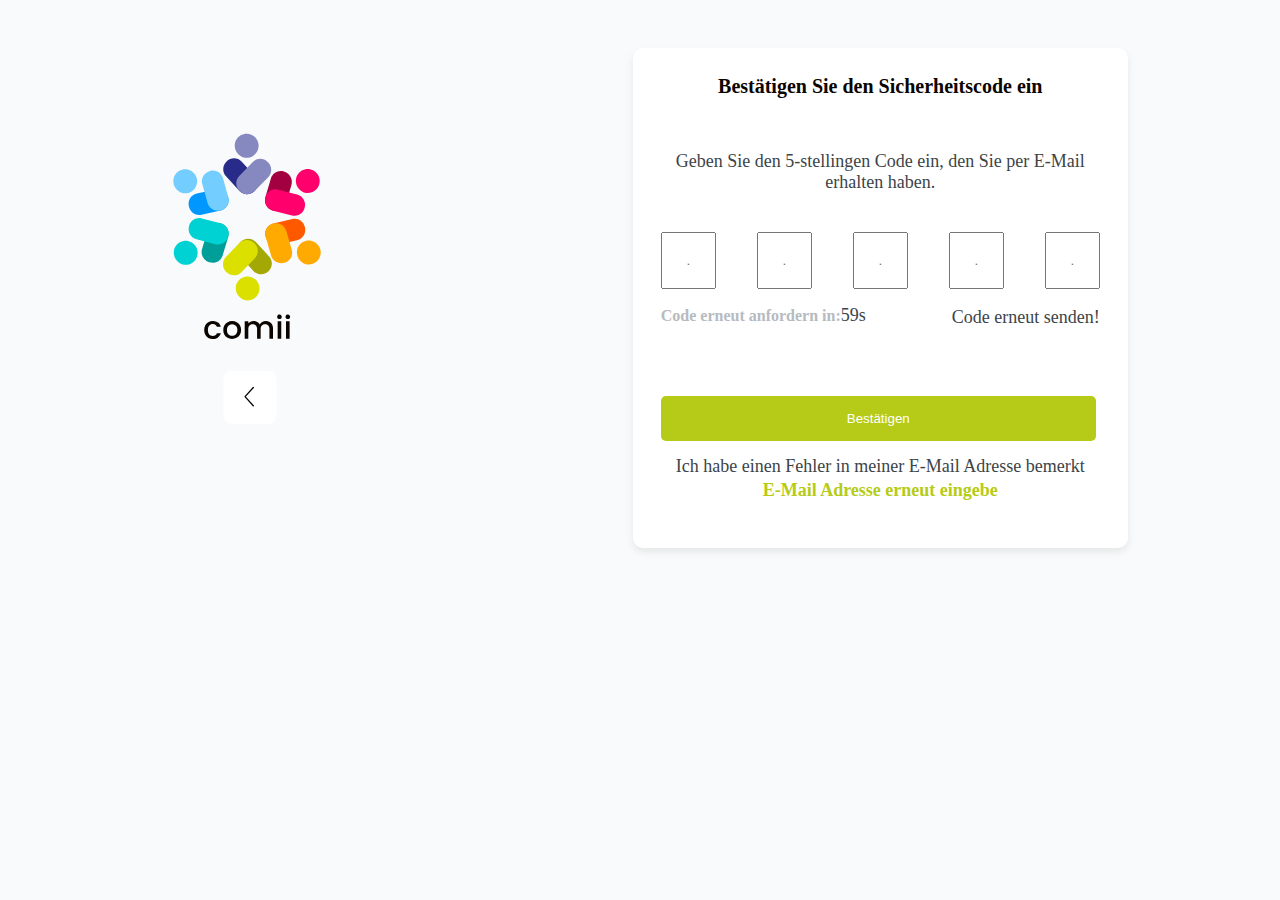
==== pages/sendCode/send.html @ 23d803b0 "ergf" ====
<!DOCTYPE html> 
<html lang="en">

<head>
    <meta charset="UTF-8">
    <title>Design</title>
    <link rel="stylesheet" href="./send.css">
</head>

<body>
    <div class="container">
        <div class="first-block">

            <img src="../../images/logo.svg" alt="logo comii">
            <img src="../../images/Arrow.svg" alt="text comii">

        </div>

        <div class="second-block">

            <h4>Bestätigen Sie den Sicherheitscode ein</h4> <br><br><br>
            <form action="">

                <div class="formulaire">
                    <p>Geben Sie den 5-stellingen Code ein, den Sie per E-Mail erhalten haben.</p> <br>

                    <div class="carre">

                        <input type="text" placeholder="." maxlength="1">
                        <input type="text" placeholder="." maxlength="1">
                        <input type="text" placeholder="." maxlength="1">
                        <input type="text" placeholder="." maxlength="1">
                        <input type="text" placeholder="." maxlength="1">
                      
                    </div>

                    <div class="text">
                        <p>Code erneut anfordern in:<span>59s<span></p>
                        <p>Code erneut senden!</p>
                    </div>

                    <button class="button">Bestätigen</button>


                    <span class="end">Ich habe einen Fehler in meiner E-Mail Adresse bemerkt <p class="end1"> E-Mail
                            Adresse erneut eingebe </p></span>
                </div>
            </form>
        </div>
    </div>

</body>

</html>
---- pages/sendCode/send.css ----
* {
    box-sizing: border-box;
}

body {
    font-family: Verdana, sans-serif;
    background-color: #F8FAFB;
}

.container {
    display: flex;
    justify-content: space-around;
}

.first-block {
    display: flex;
    flex-direction: column;
    max-width: 532px;
    margin: 120px 0;
}

.first-block img:first-child{
    width: 192.12px;
    height: 213px;
}

.first-block img:last-child{
    width: 160px;
    height: 53px;
    position: relative;
    top: 30px;
    left: 9%;
}


.second-block {
    background-color: #FFFFFF;
    border-radius: 10px;
    width: 495px;
    height: 500px;
    box-shadow: 0px 4px 7px 0px rgba(181, 181, 181, 0.25);
    position: relative;
    top: 40px;

}

.carre {
    display: flex;
    justify-content: space-between;
}

.carre input {
    width: 55px;
    height: 57px;
    text-align: center;
}

.text {
    display: flex;
    justify-content: space-between;
}

.text :first-child {
    color: var(--gray-gray-2, #B6BBC1);

    /* Paragraph/Body Regular S */
    font-family: Gantari;
    font-size: 16px;
    font-style: normal;
    font-weight: 600;
    line-height: normal;
}

.text :last-child {
    color: var(--black-bouton-semi-bold, #3C4448);
    text-align: right;

    /* BODY/Body Senior #Regular */
    font-family: Gantari;
    font-size: 18px;
    font-style: normal;
    font-weight: 400;
    line-height: normal;
}

.text span {
    color: var(--black-bouton-semi-bold, #3C4448);

    /* Paragraph/Body Regular S */
    font-family: Gantari;
    font-size: 16px;
    font-style: normal;
    font-weight: 600;
    line-height: normal;
}





h4 {
    color: var(--Noir, #0A0500);
    text-align: center;

    /* H4 */
    font-family: Gantari;
    font-size: 20px;
    font-style: normal;
    font-weight: 700;
    line-height: normal;
}

.button {
    border-radius: 5px;
    color: white;
    background: var(--senior-senior-1, #B6CB17);
    display: flex;
    width: 435px;
    padding: 15px 201px;
    justify-content: center;
    align-items: center;
    gap: 10px;
    position: relative;
    top: 50px;
    border: none;
}

.end {
    color: var(--black-bouton-semi-bold, #3C4448);
position: relative;
top: 65px;
    /* BODY/Title Input #Senior */
    font-family: Gantari;
    font-size: 18px;
    font-style: normal;
    font-weight: 400;
    line-height: normal;
}

.end1 {
    color: var(--senior-senior-1, #B6CB17);
position: relative;
top: -15px;
    /* BOUTONS/bouton */
    font-family: Gantari;
    font-size: 18px;
    font-style: normal;
    font-weight: 600;
    line-height: normal;
}

.formulaire {
    padding: 0 28px;
    margin: -45px 0;
}


.formulaire:first-child {
    color: var(--black-bouton-semi-bold, #3C4448);
    text-align: center;

    /* BODY/Title Input #Senior */
    font-family: Gantari;
    font-size: 18px;
    font-style: normal;
    font-weight: 400;
    line-height: normal;
}
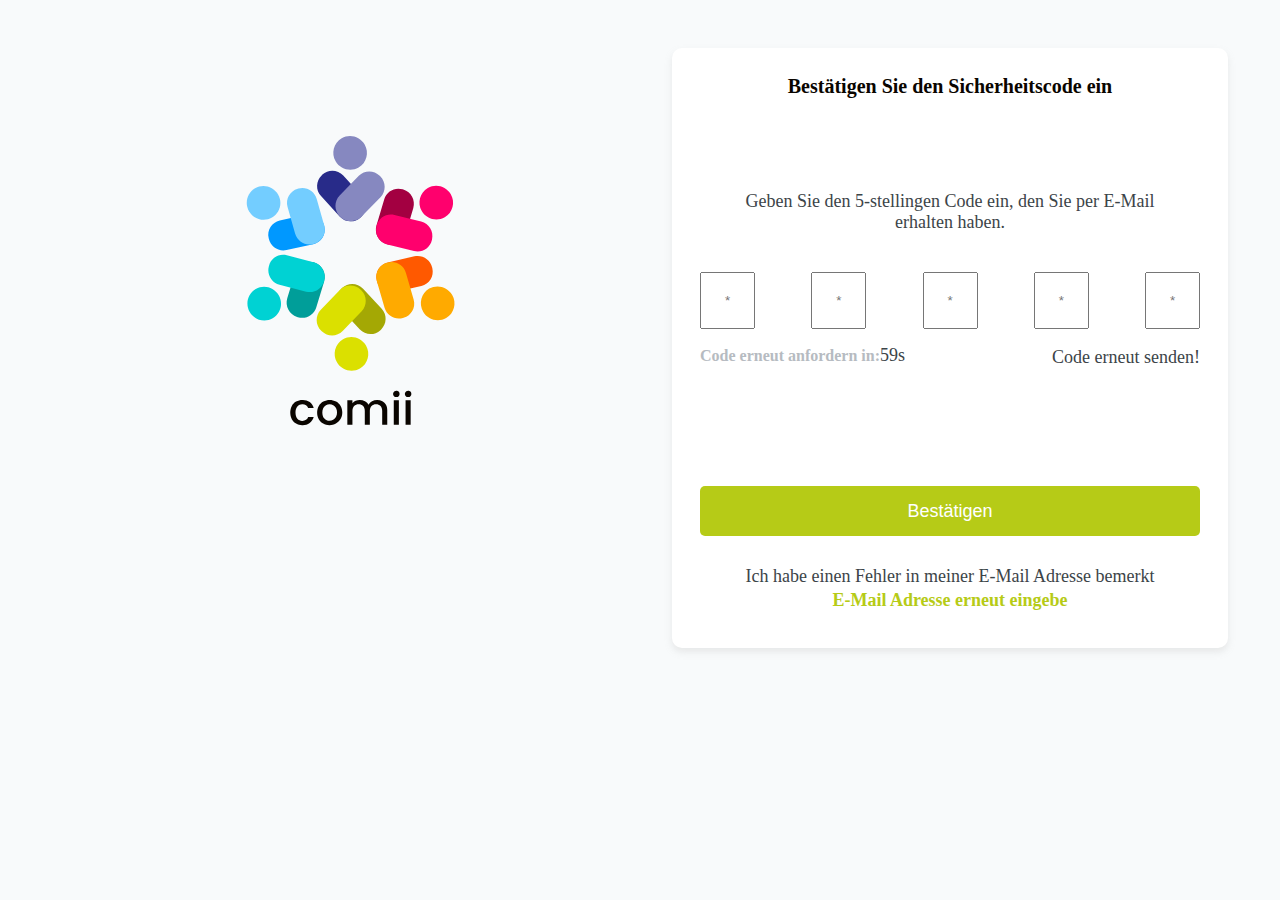
==== commit 68677fb1: "oioo" ====
--- a/pages/sendCode/send.html
+++ b/pages/sendCode/send.html
@@ -10,27 +10,24 @@
 <body>
     <div class="container">
         <div class="first-block">
-
             <img src="../../images/logo.svg" alt="logo comii">
-            <img src="../../images/Arrow.svg" alt="text comii">
-
         </div>
 
-        <div class="second-block">
+        <div class="Form_send">
 
             <h4>Bestätigen Sie den Sicherheitscode ein</h4> <br><br><br>
             <form action="">
 
                 <div class="formulaire">
-                    <p>Geben Sie den 5-stellingen Code ein, den Sie per E-Mail erhalten haben.</p> <br>
+                    <p>Geben Sie den 5-stellingen Code ein, den Sie per E-Mail <br> erhalten haben.</p> <br>
 
                     <div class="carre">
 
-                        <input type="text" placeholder="." maxlength="1">
-                        <input type="text" placeholder="." maxlength="1">
-                        <input type="text" placeholder="." maxlength="1">
-                        <input type="text" placeholder="." maxlength="1">
-                        <input type="text" placeholder="." maxlength="1">
+                        <input class="textInput" type="text" placeholder="*" maxlength="1">
+                        <input class="textInput" type="text" placeholder="*" maxlength="1">
+                        <input class="textInput" type="text" placeholder="*" maxlength="1">
+                        <input class="textInput" type="text" placeholder="*" maxlength="1">
+                        <input class="textInput" type="text" placeholder="*" maxlength="1">
                       
                     </div>
 
@@ -48,7 +45,7 @@
             </form>
         </div>
     </div>
-
+<script src="send.js"></script>
 </body>
 
 </html>--- a/pages/sendCode/send.css
+++ b/pages/sendCode/send.css
@@ -19,25 +19,17 @@
     margin: 120px 0;
 }
 
-.first-block img:first-child{
-    width: 192.12px;
-    height: 213px;
-}
-
-.first-block img:last-child{
-    width: 160px;
-    height: 53px;
-    position: relative;
-    top: 30px;
-    left: 9%;
+.first-block img{
+    width: 600px;
+    height: 300px;
 }
 
 
-.second-block {
+.Form_send {
     background-color: #FFFFFF;
     border-radius: 10px;
-    width: 495px;
-    height: 500px;
+    width: 500;
+    height: 600px;
     box-shadow: 0px 4px 7px 0px rgba(181, 181, 181, 0.25);
     position: relative;
     top: 40px;
@@ -95,6 +87,10 @@
 }
 
 
+.input{
+    position: relative;
+    top: 30rem;
+}
 
 
 
@@ -115,20 +111,22 @@
     color: white;
     background: var(--senior-senior-1, #B6CB17);
     display: flex;
-    width: 435px;
-    padding: 15px 201px;
+    width: 500px;
+    height: 50px;
     justify-content: center;
     align-items: center;
     gap: 10px;
     position: relative;
-    top: 50px;
+    top: 100px;
     border: none;
+    margin: auto;
+    font-size: 18px;
 }
 
 .end {
     color: var(--black-bouton-semi-bold, #3C4448);
-position: relative;
-top: 65px;
+    position: relative;
+    top: 130px;
     /* BODY/Title Input #Senior */
     font-family: Gantari;
     font-size: 18px;
@@ -155,14 +153,14 @@
 }
 
 
-.formulaire:first-child {
+.formulaire{
     color: var(--black-bouton-semi-bold, #3C4448);
     text-align: center;
-
-    /* BODY/Title Input #Senior */
     font-family: Gantari;
     font-size: 18px;
     font-style: normal;
     font-weight: 400;
     line-height: normal;
+    position: relative;
+    top: 40px;
 }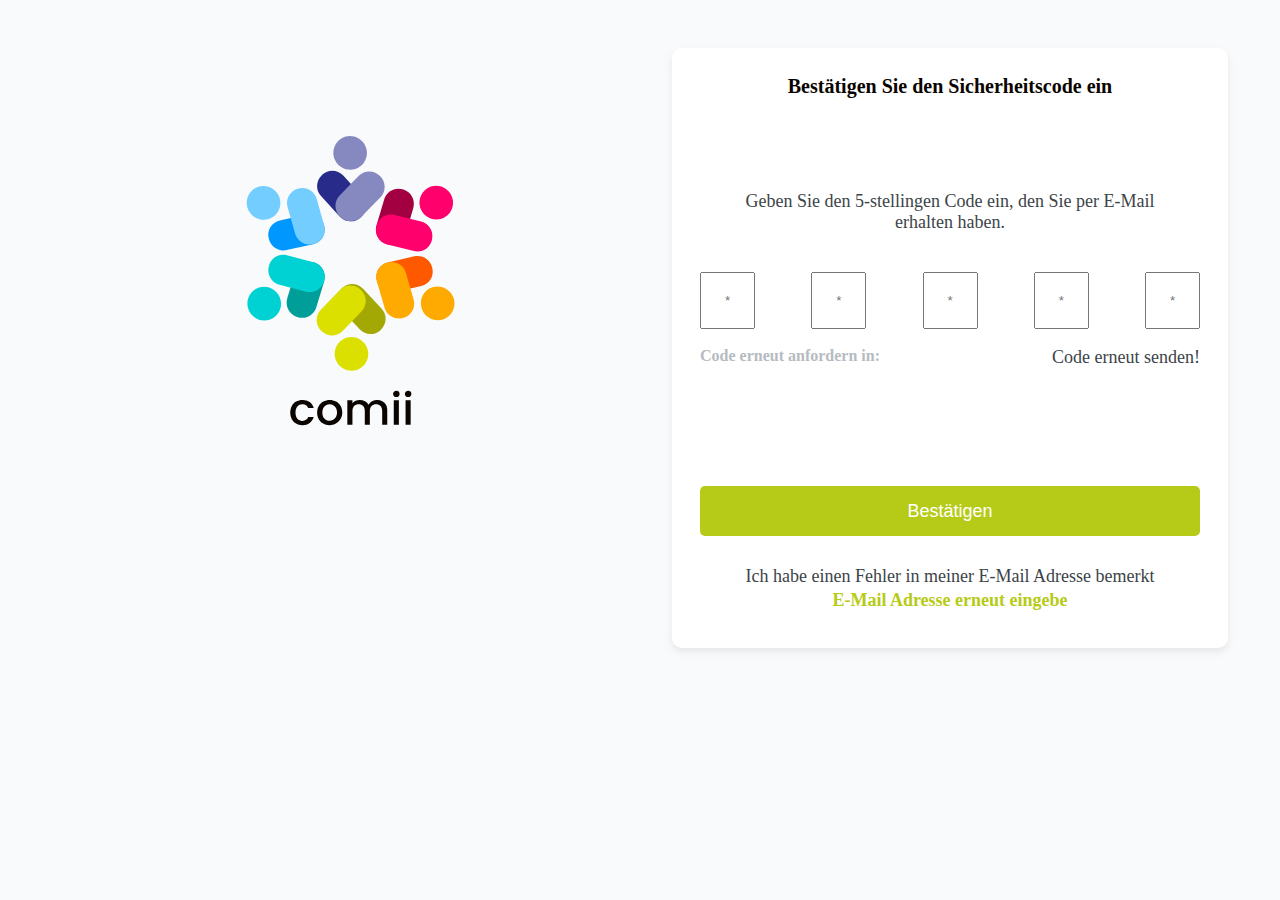
==== commit e17a5f39: "sdfd" ====
--- a/pages/sendCode/send.html
+++ b/pages/sendCode/send.html
@@ -32,7 +32,7 @@
                     </div>
 
                     <div class="text">
-                        <p>Code erneut anfordern in:<span>59s<span></p>
+                        <p>Code erneut anfordern in:<span id="seconde"><span></p>
                         <p>Code erneut senden!</p>
                     </div>
 
